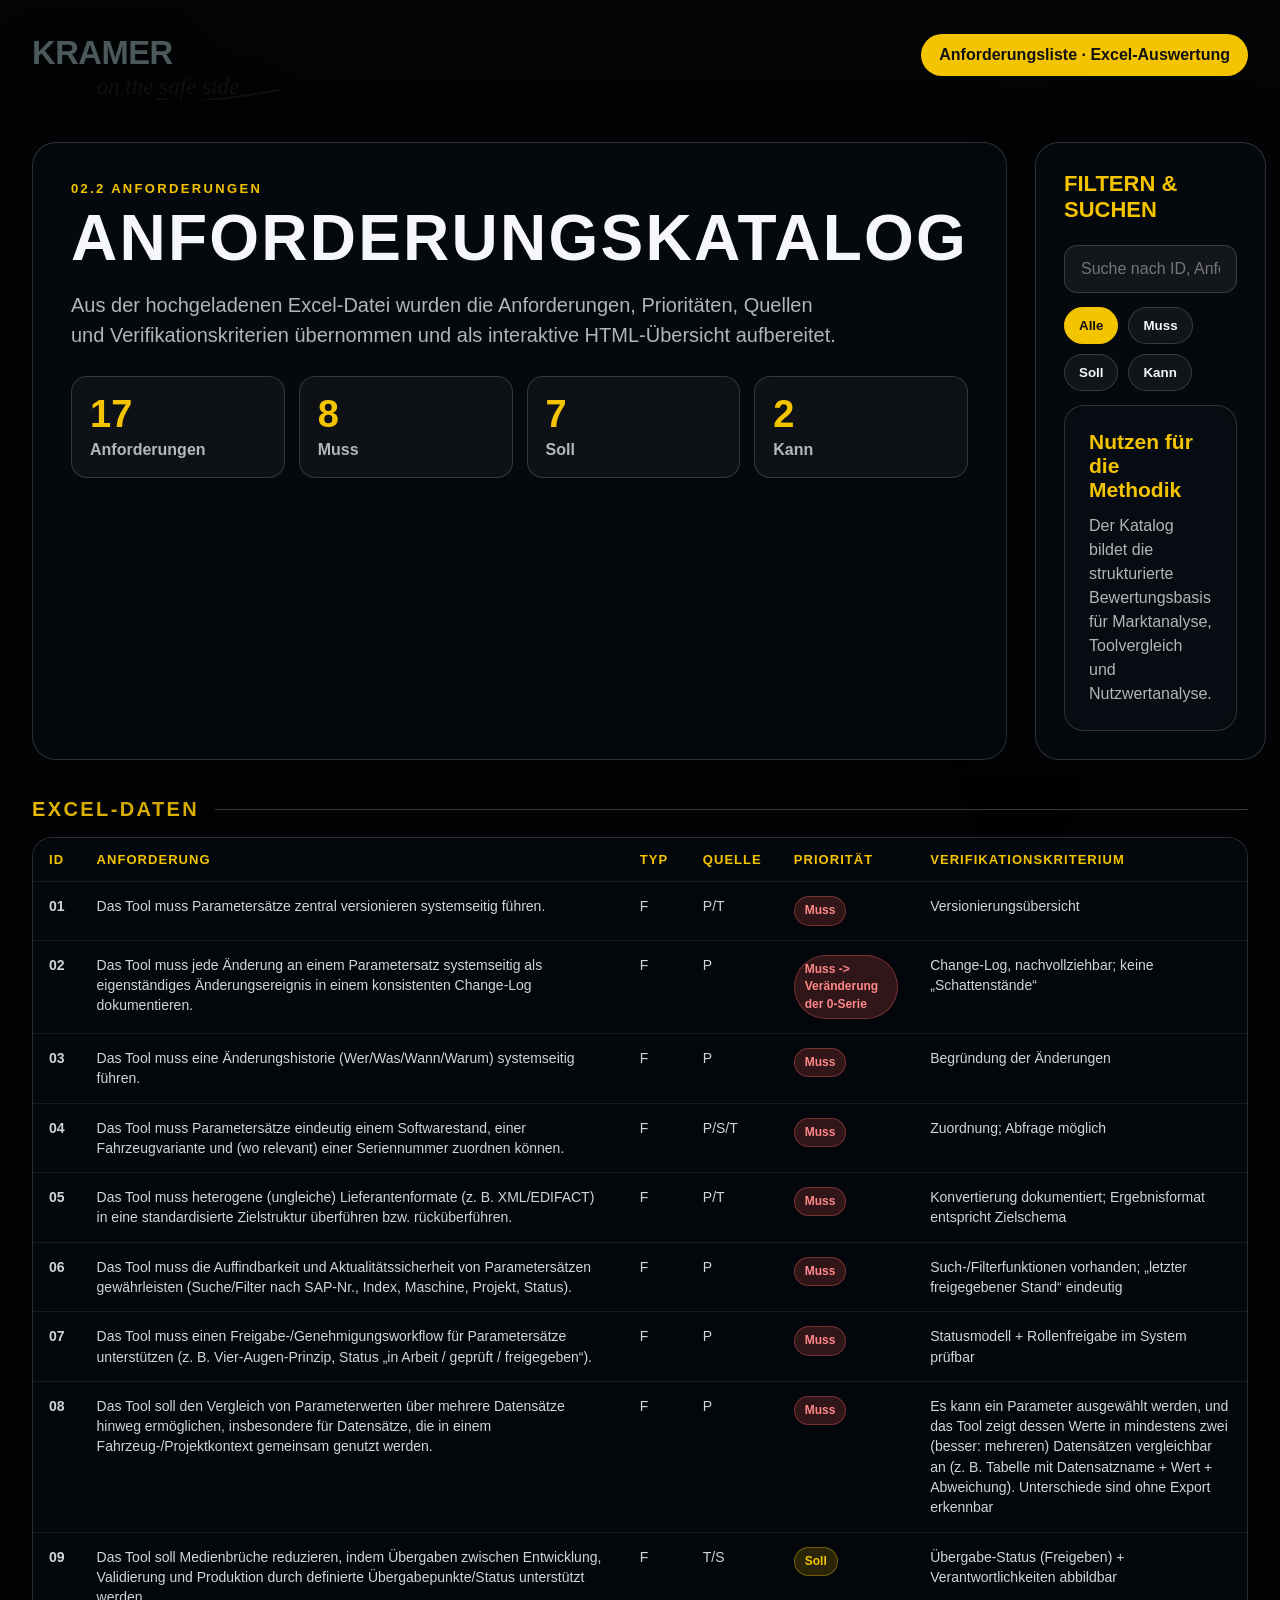
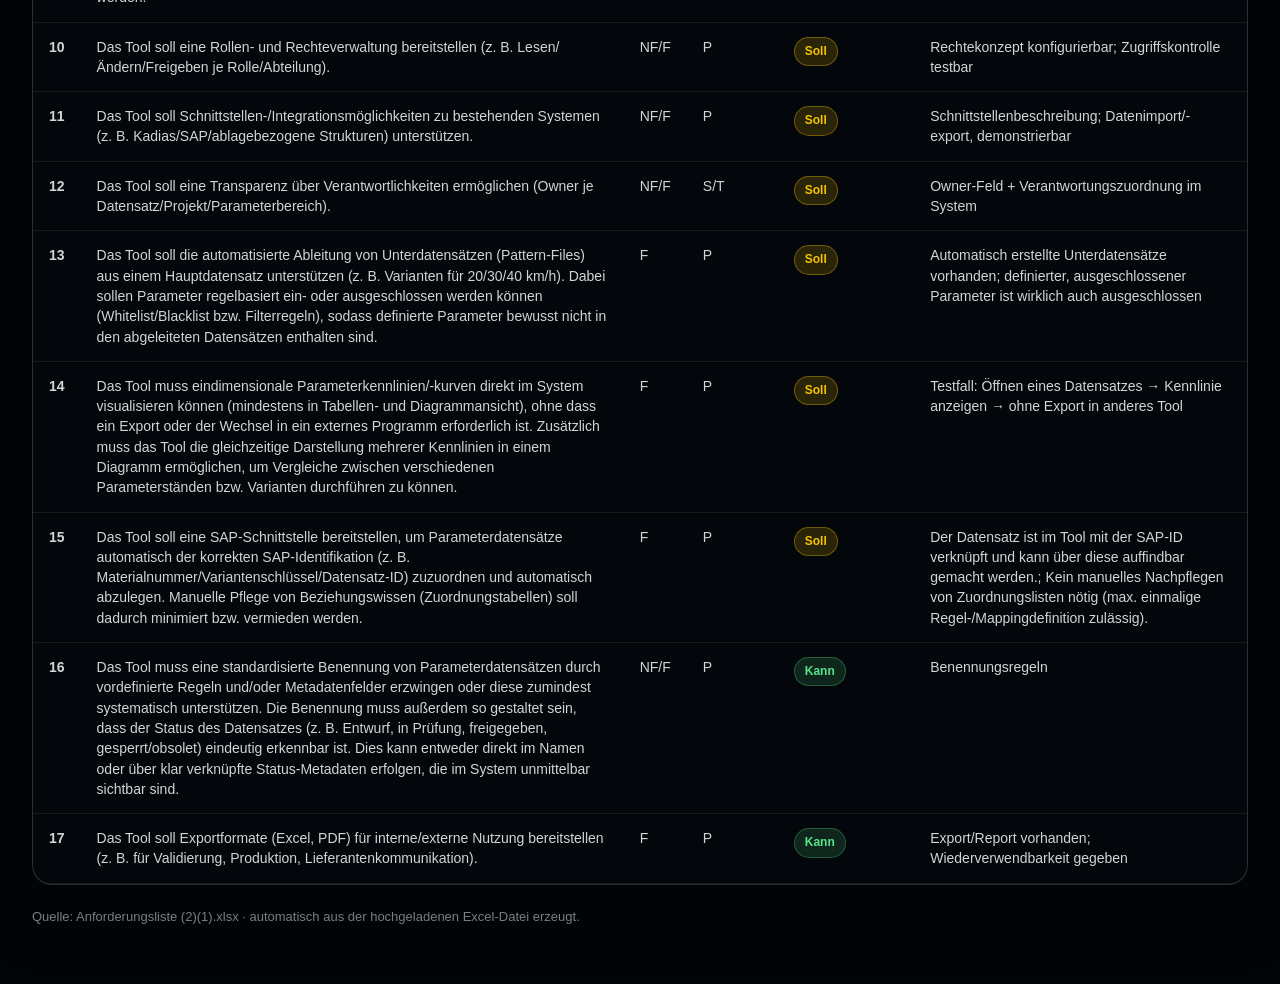
==== anforderungskatalog_aus_excel.html @ 5cd878b9 "Publish bachelor showcase" ====
<!doctype html>
<html lang="de">
<head>
<meta charset="utf-8">
<meta name="viewport" content="width=device-width,initial-scale=1">
<title>Anforderungskatalog · Parametermanagement</title>
<style>
:root {
  --yellow:#f5c400;
  --bg:#030609;
  --panel:rgba(7,12,17,.72);
  --panel2:rgba(9,15,21,.52);
  --text:#f5f7fa;
  --muted:rgba(245,247,250,.72);
  --line:rgba(255,255,255,.16);
  --green:#56e58a;
  --red:#ff6b6b;
}
*{box-sizing:border-box}
html,body{margin:0;min-height:100%;background:#020406;color:var(--text);font-family:"Segoe UI",Arial,sans-serif}
body::before{
  content:"";position:fixed;inset:0;z-index:-2;
  background-image:linear-gradient(90deg,rgba(0,0,0,.74),rgba(0,0,0,.36),rgba(0,0,0,.75)), url('[data-uri]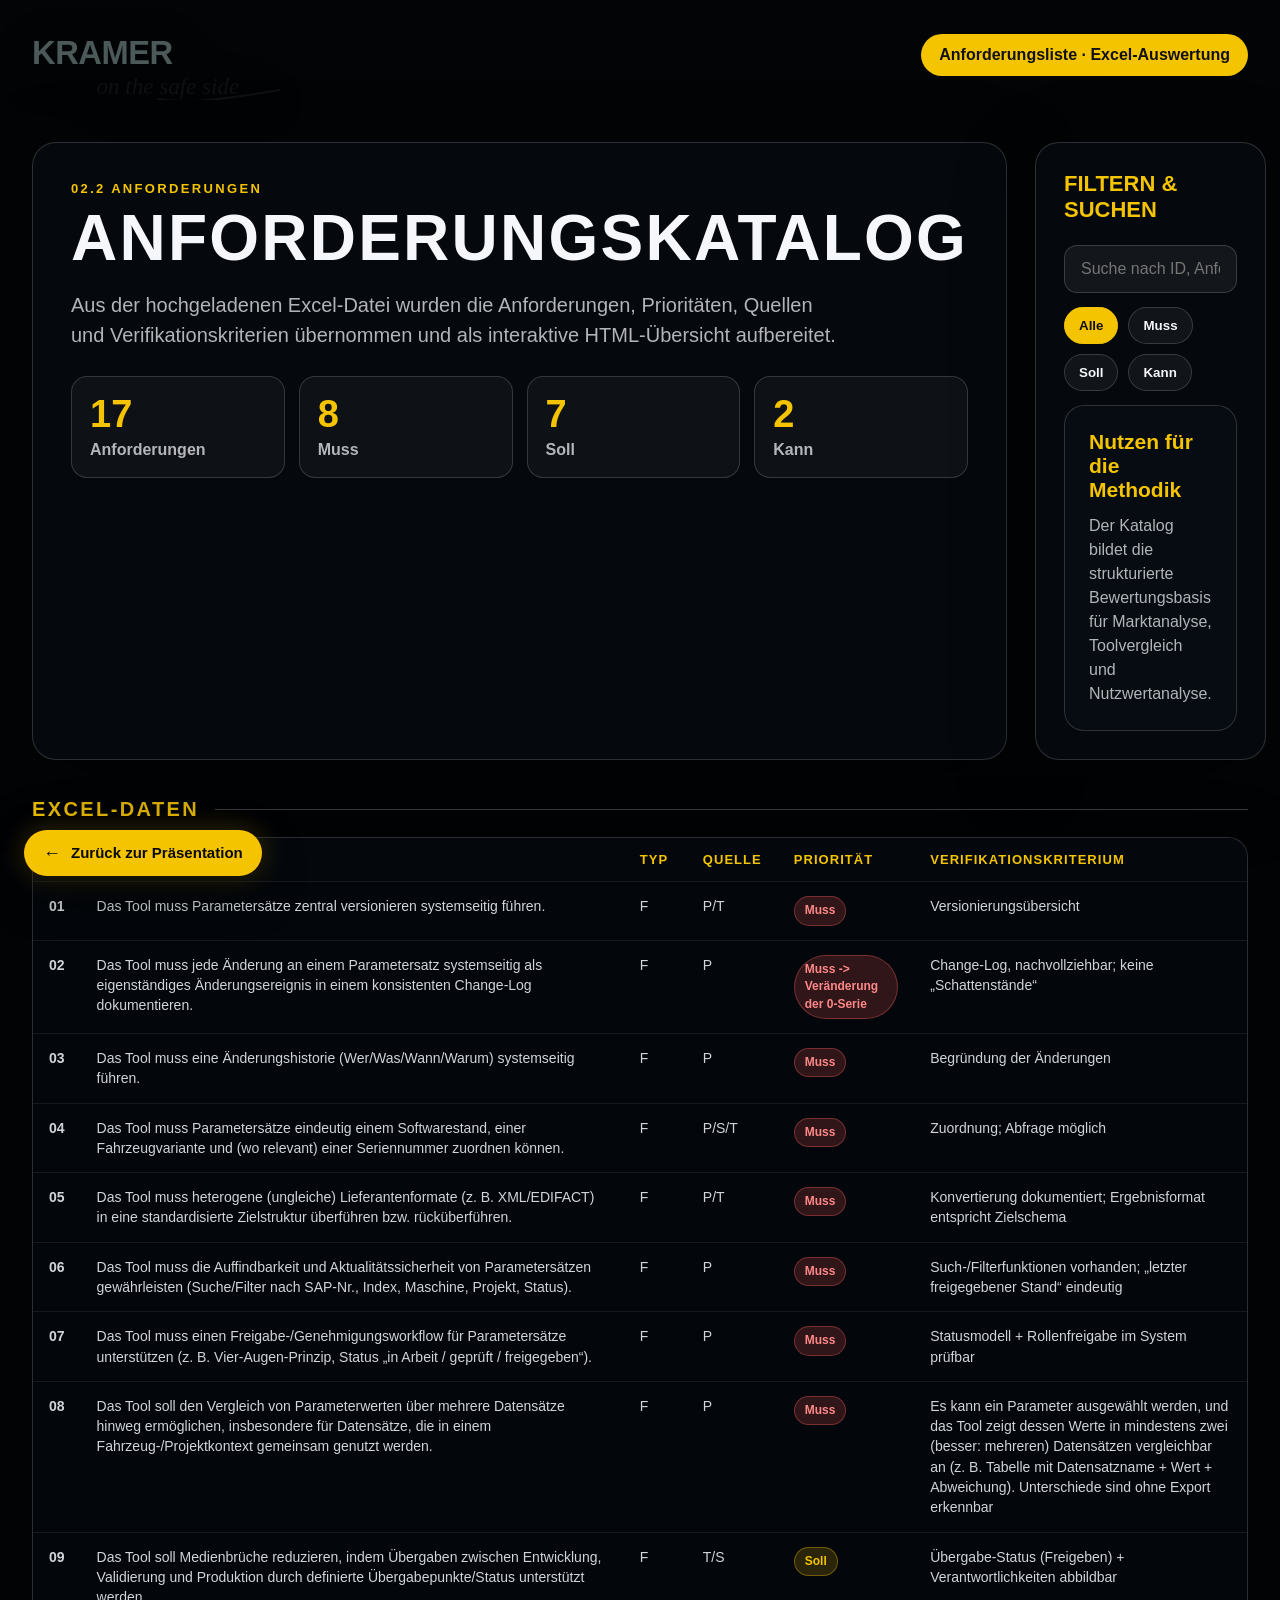
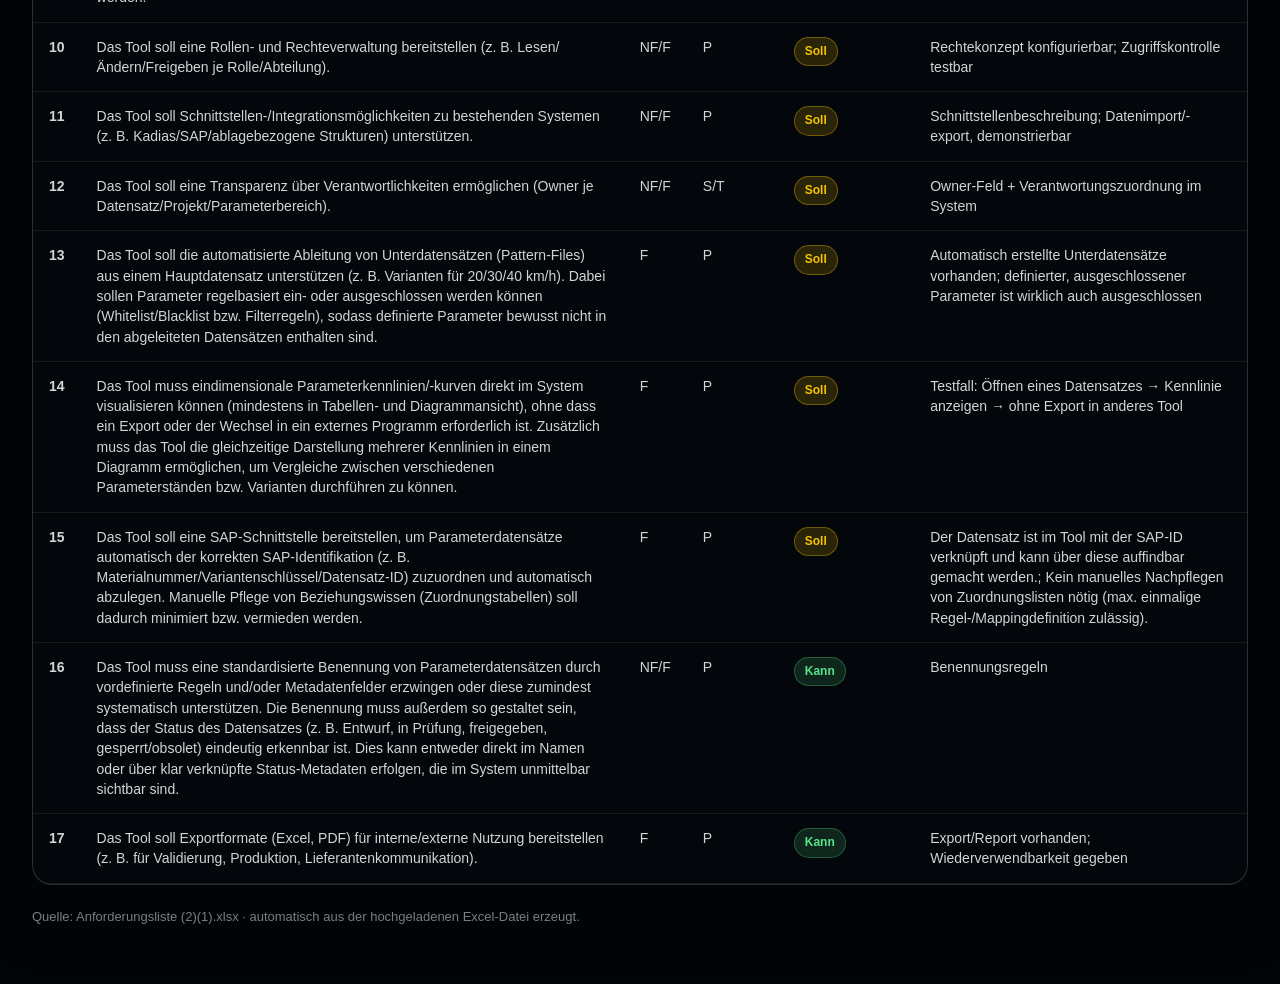
